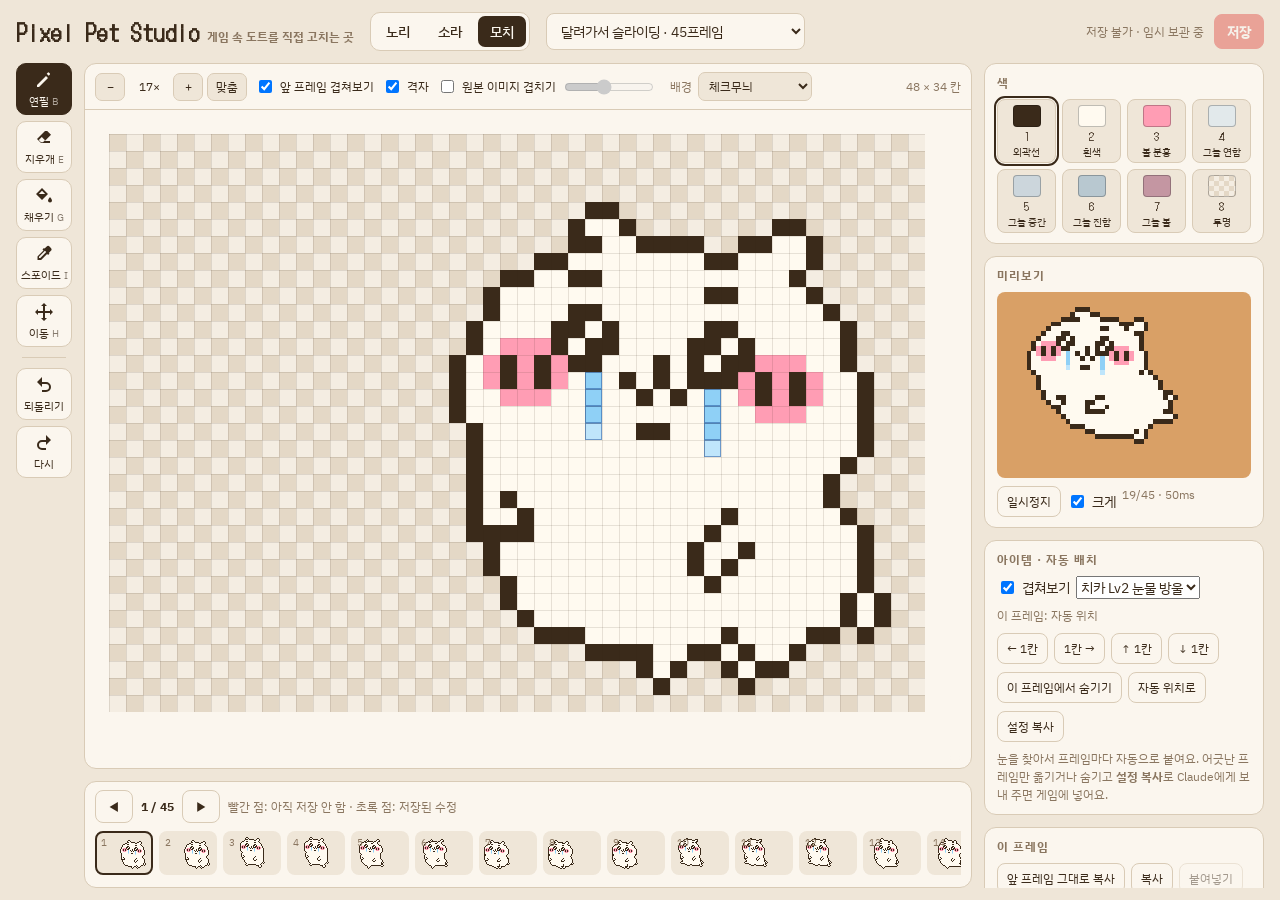
==== app/studio/index.html @ 30671f08 "Place 치카's tears automatically on every motion frame; show and correct them in the studio - item-aut" ====
<!doctype html><html><head><meta charset=utf8><meta name=viewport content="width=device-width,initial-scale=1,viewport-fit=cover"><style>:root{color-scheme:light;box-sizing:border-box;padding-top:env(safe-area-inset-top,0px);padding-bottom:env(safe-area-inset-bottom,0px)}html{scroll-padding-top:env(safe-area-inset-top,0px)}body{margin:0;padding:0;font:14px -apple-system,BlinkMacSystemFont,sans-serif;background:#fff;color:#000}img{max-width:100%}[hidden]:not([hidden=until-found i]){display:none!important}</style></head><body>
<title>Pixel Pet Studio</title>
<meta name="claude:viewport-fit-sides" content="cover">
<link rel="preconnect" href="https://fonts.googleapis.com">
<link rel="stylesheet" href="https://fonts.googleapis.com/css2?family=DotGothic16&family=IBM+Plex+Sans+KR:wght@400;500;700&display=swap">
<style>
/* Layout: a workbench — tool rail | canvas | side panel, frame strip under the canvas; stacks on phones */
:root {
  --bg: #efe6d8;          /* workbench paper */
  --panel: #fbf6ee;
  --line: #d9cbb6;
  --ink: #3a2a1a;         /* the pets' outline brown */
  --muted: #8a7660;
  --accent: #e2504a;      /* game red */
  --accent-ink: #ffffff;
  --sel: #3a2a1a;
  --check-a: #f4ede2; --check-b: #e4d8c6;
  --wood: #d9a066;
  --ok: #4f9a45;
  --font-ui: "IBM Plex Sans KR", system-ui, -apple-system, "Apple SD Gothic Neo", sans-serif;
  --font-pixel: "DotGothic16", "IBM Plex Sans KR", monospace;
}
@media (prefers-color-scheme: dark) { :root:not([data-theme="light"]) {
  --bg: #1d1712; --panel: #29211a; --line: #45382b; --ink: #f1e4d1; --muted: #a8957d;
  --accent: #ff7466; --accent-ink: #1d1712; --sel: #f1e4d1;
  --check-a: #3a3027; --check-b: #2f261e; --wood: #8c623a; --ok: #7cc56e; color-scheme: dark } }
:root[data-theme="dark"] {
  --bg: #1d1712; --panel: #29211a; --line: #45382b; --ink: #f1e4d1; --muted: #a8957d;
  --accent: #ff7466; --accent-ink: #1d1712; --sel: #f1e4d1;
  --check-a: #3a3027; --check-b: #2f261e; --wood: #8c623a; --ok: #7cc56e; color-scheme: dark }

html, body { height: 100%; }
body { background: var(--bg); color: var(--ink); font-family: var(--font-ui); font-size: 14px;
  padding-left: max(16px, env(safe-area-inset-left, 0px)); padding-right: max(16px, env(safe-area-inset-right, 0px));
  padding-block: 12px; box-sizing: border-box; }
* { box-sizing: border-box; }
button, select { font: inherit; color: inherit; }
button { cursor: pointer; }
:focus-visible { outline: 2px solid var(--accent); outline-offset: 2px; }

.app { display: grid; gap: 12px; grid-template-columns: 56px minmax(0, 1fr) 280px; grid-template-rows: auto minmax(0, 1fr) auto;
  grid-template-areas: "head head head" "tools stage side" "tools strip side"; height: 100%; max-width: 1400px; margin: 0 auto; }
header { grid-area: head; display: flex; flex-wrap: wrap; align-items: center; gap: 10px 16px; }
.brand { font-family: var(--font-pixel); font-size: 22px; letter-spacing: 0.02em; margin: 0; line-height: 1; }
.brand small { font-family: var(--font-ui); font-size: 12px; color: var(--muted); margin-left: 8px; letter-spacing: 0; }
.pets { display: flex; gap: 4px; background: var(--panel); border: 1px solid var(--line); border-radius: 10px; padding: 3px; }
.pets button { border: 0; background: transparent; padding: 6px 12px; border-radius: 7px; font-weight: 500; }
.pets button[aria-pressed="true"] { background: var(--ink); color: var(--panel); }
#setSel { padding: 7px 10px; border-radius: 8px; border: 1px solid var(--line); background: var(--panel); min-width: 0; max-width: 100%; }
.grow { flex: 1 1 auto; }
.save { display: flex; align-items: center; gap: 10px; }
#status { font-size: 12px; color: var(--muted); }
#status.dirty { color: var(--accent); }
#status.ok { color: var(--ok); }
.btn { border: 1px solid var(--line); background: var(--panel); padding: 7px 12px; border-radius: 8px; }
.btn:hover { border-color: var(--ink); }
.btn.primary { background: var(--accent); color: var(--accent-ink); border-color: var(--accent); font-weight: 700; }
.btn:disabled { opacity: 0.45; cursor: default; }

.tools { grid-area: tools; display: flex; flex-direction: column; gap: 6px; }
.tool { width: 56px; height: 52px; border: 1px solid var(--line); background: var(--panel); border-radius: 10px;
  display: grid; place-items: center; gap: 0; font-size: 11px; padding: 4px 0; }
.tool svg { width: 20px; height: 20px; }
.tool[aria-pressed="true"] { background: var(--ink); color: var(--panel); border-color: var(--ink); }
.tool .k { font-size: 10px; opacity: 0.6; }
.sep { height: 1px; background: var(--line); margin: 4px 6px; }

.stage { grid-area: stage; position: relative; background: var(--panel); border: 1px solid var(--line); border-radius: 12px; overflow: hidden; display: flex; flex-direction: column; min-height: 300px; }
.stagebar { display: flex; flex-wrap: wrap; align-items: center; gap: 8px; padding: 8px 10px; border-bottom: 1px solid var(--line); font-size: 12px; }
.stagebar .lbl { color: var(--muted); }
.zoom { display: flex; align-items: center; gap: 4px; }
.zoom button { width: 30px; height: 28px; border-radius: 7px; border: 1px solid var(--line); background: var(--bg); }
#zoomVal { min-width: 40px; text-align: center; font-variant-numeric: tabular-nums; }
.chk { display: inline-flex; align-items: center; gap: 5px; }
#scroller { flex: 1 1 auto; overflow: auto; position: relative; touch-action: none; }
#scroller.can-pan { cursor: grab; }
#cv { display: block; margin: 24px; image-rendering: pixelated; touch-action: none; }
#cursorInfo { position: absolute; right: 10px; bottom: 8px; font-size: 11px; color: var(--muted); font-variant-numeric: tabular-nums; pointer-events: none; background: var(--panel); padding: 2px 6px; border-radius: 6px; }

.strip { grid-area: strip; background: var(--panel); border: 1px solid var(--line); border-radius: 12px; padding: 8px 10px; display: flex; flex-direction: column; gap: 8px; min-width: 0; }
.striphead { display: flex; flex-wrap: wrap; align-items: center; gap: 8px; font-size: 12px; }
.striphead b { font-variant-numeric: tabular-nums; }
.frames { display: flex; gap: 6px; overflow-x: auto; padding-bottom: 4px; }
.fr { flex: 0 0 auto; position: relative; border: 2px solid transparent; border-radius: 8px; padding: 3px; background: var(--bg); }
.fr canvas { display: block; image-rendering: pixelated; }
.fr span { position: absolute; left: 4px; top: 2px; font-size: 10px; color: var(--muted); font-variant-numeric: tabular-nums; }
.fr[aria-current="true"] { border-color: var(--ink); }
.fr.edited::after { content: ""; position: absolute; right: 4px; top: 4px; width: 7px; height: 7px; border-radius: 50%; background: var(--accent); }
.fr.saved::after { content: ""; position: absolute; right: 4px; top: 4px; width: 7px; height: 7px; border-radius: 50%; background: var(--ok); }

.side { grid-area: side; display: flex; flex-direction: column; gap: 12px; min-width: 0; overflow-y: auto; }
.card { background: var(--panel); border: 1px solid var(--line); border-radius: 12px; padding: 10px 12px; display: flex; flex-direction: column; gap: 8px; }
.card h2 { margin: 0; font-size: 12px; text-transform: uppercase; letter-spacing: 0.08em; color: var(--muted); font-weight: 700; }
.swatches { display: grid; grid-template-columns: repeat(4, 1fr); gap: 6px; }
.sw { border: 1px solid var(--line); border-radius: 8px; padding: 5px 4px 4px; background: var(--bg); display: grid; justify-items: center; gap: 3px; font-size: 10px; line-height: 1.2; text-align: center; }
.sw i { width: 28px; height: 22px; border-radius: 4px; border: 1px solid rgba(0,0,0,.25); display: block; }
.sw i.clear { background: repeating-conic-gradient(var(--check-a) 0 25%, var(--check-b) 0 50%) 0 0/10px 10px; }
.sw[aria-pressed="true"] { outline: 2px solid var(--ink); outline-offset: 1px; }
.sw .key { font-family: var(--font-pixel); font-size: 11px; }
.prevbox { background: var(--wood); border-radius: 8px; display: grid; place-items: center; padding: 10px; min-height: 140px; overflow: hidden; }
#pv { image-rendering: pixelated; max-width: 100%; }
.row { display: flex; flex-wrap: wrap; gap: 6px; }
.row .btn { padding: 6px 9px; font-size: 12px; }
.bgctl { display: inline-flex; align-items: center; gap: 6px; }
#bgSel { padding: 4px 6px; border-radius: 7px; border: 1px solid var(--line); background: var(--bg); }
#bgPick { width: 32px; height: 26px; padding: 0; border: 1px solid var(--line); border-radius: 6px; background: none; }
.refctl { display: inline-flex; align-items: center; gap: 6px; }
#refOp { width: 90px; accent-color: var(--accent); }
.minipal { display: none; gap: 6px; flex-wrap: wrap; width: 100%; }
.minipal button { width: 34px; height: 34px; border-radius: 8px; border: 1px solid var(--line); padding: 3px; background: var(--bg); }
.minipal button i { display: block; width: 100%; height: 100%; border-radius: 5px; }
.minipal button i.clear { background: repeating-conic-gradient(var(--check-a) 0 25%, var(--check-b) 0 50%) 0 0/10px 10px; }
.minipal button[aria-pressed="true"] { outline: 2px solid var(--ink); outline-offset: 1px; }
.hint { font-size: 12px; color: var(--muted); line-height: 1.5; margin: 0; }
.kbd { font-family: var(--font-pixel); font-size: 11px; border: 1px solid var(--line); border-radius: 4px; padding: 0 4px; }
#notice { font-size: 12px; line-height: 1.5; color: var(--accent); margin: 0; }

@media (max-width: 900px) {
  body { height: auto; }
  .app { grid-template-columns: minmax(0, 1fr); grid-template-rows: auto; height: auto;
    grid-template-areas: "head" "tools" "stage" "strip" "side"; }
  .tools { flex-direction: row; flex-wrap: wrap; }
  .sep { width: 1px; height: auto; margin: 4px 2px; }
  .stage { height: 62vh; }
  .side { overflow: visible; }
  .minipal { display: flex; }
}
@media (prefers-reduced-motion: reduce) { * { transition: none !important; } }
</style>

<div class="app">
  <header>
    <h1 class="brand">Pixel Pet Studio<small>게임 속 도트를 직접 고치는 곳</small></h1>
    <div class="pets" role="group" aria-label="펫">
      <button id="pet-nori" data-pet="nori">노리</button>
      <button id="pet-sora" data-pet="sora">소라</button>
      <button id="pet-mochi" data-pet="mochi">모치</button>
    </div>
    <select id="setSel" aria-label="모션"></select>
    <span class="grow"></span>
    <div class="save">
      <span id="status">불러오는 중…</span>
      <button class="btn primary" id="saveBtn" disabled>저장</button>
    </div>
  </header>

  <nav class="tools" aria-label="도구">
    <button class="tool" id="t-pen" data-tool="pen" title="연필 (B)"><svg viewBox="0 0 20 20" fill="currentColor"><path d="M3 15v2h2l9-9-2-2-9 9zm11.7-9.3 1-1a1 1 0 0 0 0-1.4l-.6-.6a1 1 0 0 0-1.4 0l-1 1 2 2z"/></svg><span>연필 <span class="k">B</span></span></button>
    <button class="tool" id="t-erase" data-tool="erase" title="지우개 (E)"><svg viewBox="0 0 20 20" fill="currentColor"><path d="M11 3 3 11l4 4h9v-2h-5.2L17 6.8 13.2 3H11zM7 14.2 4.8 12l3-3 3.2 3.2-2 2H7z"/></svg><span>지우개 <span class="k">E</span></span></button>
    <button class="tool" id="t-fill" data-tool="fill" title="채우기 (G)"><svg viewBox="0 0 20 20" fill="currentColor"><path d="M8 2 2 8l6 6 6-6-6-6zm0 2.8L11.2 8H4.8L8 4.8zM16 11s-2 2.3-2 3.6a2 2 0 0 0 4 0C18 13.3 16 11 16 11z"/></svg><span>채우기 <span class="k">G</span></span></button>
    <button class="tool" id="t-pick" data-tool="pick" title="스포이드 (I)"><svg viewBox="0 0 20 20" fill="currentColor"><path d="M15.5 2.5a2 2 0 0 0-2.8 0L10.6 4.6 9.9 4 8.5 5.4l1 1-6 6V16h3.6l6-6 1 1 1.4-1.4-.7-.7 2.1-2.1a2 2 0 0 0 0-2.8l-1.4-1.5zM6.3 14H5v-1.3l5.9-5.9 1.3 1.3L6.3 14z"/></svg><span>스포이드 <span class="k">I</span></span></button>
    <button class="tool" id="t-pan" data-tool="pan" title="이동 (H)"><svg viewBox="0 0 20 20" fill="currentColor"><path d="M10 1 7 4h2v5H4V7l-3 3 3 3v-2h5v5H7l3 3 3-3h-2v-5h5v2l3-3-3-3v2h-5V4h2l-3-3z"/></svg><span>이동 <span class="k">H</span></span></button>
    <div class="sep"></div>
    <button class="tool" id="t-undo" title="되돌리기 (Ctrl+Z)"><svg viewBox="0 0 20 20" fill="currentColor"><path d="M8 5V2L3 7l5 5V9h4a3 3 0 0 1 0 6H8v2h4a5 5 0 0 0 0-10H8z"/></svg><span>되돌리기</span></button>
    <button class="tool" id="t-redo" title="다시 (Ctrl+Shift+Z)"><svg viewBox="0 0 20 20" fill="currentColor"><path d="M12 5V2l5 5-5 5V9H8a3 3 0 0 0 0 6h4v2H8A5 5 0 0 1 8 7h4z"/></svg><span>다시</span></button>
  </nav>

  <section class="stage" aria-label="편집 화면">
    <div class="stagebar">
      <div class="zoom"><button id="zOut" aria-label="축소">−</button><span id="zoomVal">12×</span><button id="zIn" aria-label="확대">+</button><button id="zFit" style="width:auto;padding:0 8px">맞춤</button></div>
      <label class="chk"><input type="checkbox" id="onion" checked> 앞 프레임 겹쳐보기</label>
      <label class="chk"><input type="checkbox" id="gridOn" checked> 격자</label>
      <span class="refctl"><label class="chk"><input type="checkbox" id="refOn"> 원본 이미지 겹치기</label>
        <input type="range" id="refOp" min="10" max="90" value="45" aria-label="원본 이미지 진하기"><span id="refNote" class="lbl"></span></span>
      <span class="bgctl"><label for="bgSel" class="lbl">배경</label>
        <select id="bgSel">
          <option value="check">체크무늬</option>
          <option value="#d9a066">게임 바닥 (나무)</option>
          <option value="#f3e2bd">게임 벽</option>
          <option value="#f6b8c6">게임 러그</option>
          <option value="#ffffff">흰색</option>
          <option value="#9aa3ad">회색</option>
          <option value="#1f1a16">검정</option>
          <option value="custom">직접 고르기…</option>
        </select>
        <input type="color" id="bgPick" value="#7cc6e8" aria-label="배경색 고르기" hidden></span>
      <span class="grow"></span>
      <span class="lbl" id="sizeInfo"></span>
      <div class="minipal" id="miniPal" aria-label="색"></div>
    </div>
    <div id="scroller"><canvas id="cv"></canvas></div>
    <div id="cursorInfo"></div>
  </section>

  <section class="strip" aria-label="프레임">
    <div class="striphead">
      <button class="btn" id="prevF" aria-label="이전 프레임">◀</button>
      <b id="fInfo">1 / 1</b>
      <button class="btn" id="nextF" aria-label="다음 프레임">▶</button>
      <span class="hint">빨간 점: 아직 저장 안 함 · 초록 점: 저장된 수정</span>
    </div>
    <div class="frames" id="frames"></div>
  </section>

  <aside class="side">
    <div class="card">
      <h2>색</h2>
      <div class="swatches" id="swatches"></div>
    </div>
    <div class="card">
      <h2>미리보기</h2>
      <div class="prevbox"><canvas id="pv"></canvas></div>
      <div class="row">
        <button class="btn" id="playBtn">일시정지</button>
        <label class="chk"><input type="checkbox" id="pvBig" checked> 크게</label>
        <span class="hint" id="pvInfo"></span>
      </div>
    </div>
    <div class="card" id="itemCard" hidden>
      <h2>아이템 · 자동 배치</h2>
      <div class="row">
        <label class="chk"><input type="checkbox" id="itemOn" checked> 겹쳐보기</label>
        <select id="itemSel" aria-label="아이템"></select>
      </div>
      <p class="hint" id="itemInfo"></p>
      <div class="row">
        <button class="btn" id="itL" aria-label="아이템 왼쪽으로 1칸">← 1칸</button>
        <button class="btn" id="itR" aria-label="아이템 오른쪽으로 1칸">1칸 →</button>
        <button class="btn" id="itU" aria-label="아이템 위로 1칸">↑ 1칸</button>
        <button class="btn" id="itD" aria-label="아이템 아래로 1칸">↓ 1칸</button>
      </div>
      <div class="row">
        <button class="btn" id="itHide">이 프레임에서 숨기기</button>
        <button class="btn" id="itAuto">자동 위치로</button>
      </div>
      <div class="row">
        <button class="btn" id="itCopy">설정 복사</button>
        <span class="hint" id="itCopyNote"></span>
      </div>
      <textarea id="itJson" rows="3" readonly hidden style="width:100%;font:11px monospace"></textarea>
      <p class="hint">눈을 찾아서 프레임마다 자동으로 붙여요. 어긋난 프레임만 옮기거나 숨기고 <b>설정 복사</b>로 Claude에게 보내 주면 게임에 넣어요.</p>
    </div>
    <div class="card">
      <h2>이 프레임</h2>
      <div class="row">
        <button class="btn" id="copyPrev">앞 프레임 그대로 복사</button>
        <button class="btn" id="copyFr">복사</button>
        <button class="btn" id="pasteFr" disabled>붙여넣기</button>
      </div>
      <div class="row">
        <button class="btn" id="shL" aria-label="왼쪽으로 1칸">← 1칸</button>
        <button class="btn" id="shR" aria-label="오른쪽으로 1칸">1칸 →</button>
        <button class="btn" id="shU" aria-label="위로 1칸">↑ 1칸</button>
        <button class="btn" id="shD" aria-label="아래로 1칸">↓ 1칸</button>
        <button class="btn" id="flipH">좌우 뒤집기</button>
      </div>
      <div class="row">
        <button class="btn" id="revert">게임 원본으로 되돌리기</button>
      </div>
    </div>
    <div class="card">
      <h2>사용법</h2>
      <p class="hint">칸을 누르거나 끌어서 칠해요. 고친 다음 <b>저장</b>을 누르면 Claude가 그 프레임을 읽어서 게임에 넣을 수 있어요.</p>
      <p class="hint">단축키: <span class="kbd">B</span> 연필 <span class="kbd">E</span> 지우개 <span class="kbd">G</span> 채우기 <span class="kbd">I</span> 스포이드 <span class="kbd">,</span> <span class="kbd">.</span> 프레임 이동 <span class="kbd">Space</span> 미리보기 재생 <span class="kbd">1</span>–<span class="kbd">8</span> 색 고르기. 두 손가락으로 끌면 화면이 움직여요.</p>
      <p id="notice" hidden></p>
    </div>
  </aside>
</div>

<script src="../js/item-fix.js"></script>
<script src="../js/item-auto.js"></script>
<script>
(() => {
  const $ = id => document.getElementById(id);
  const store = { get(k) { try { return localStorage.getItem(k); } catch (e) { return null; } },
                  set(k, v) { try { localStorage.setItem(k, v); } catch (e) {} } };
  let DATA = null, SET = null, frames = [], orig = [], saved = {}, F = 0, tool = "pen", color = "K";
  const work = {};                    // per set: {frames, dirty:Set} kept while switching sets
  const hist = {};                    // undo stacks per set/frame
  let zoom = 12, onion = true, gridOn = true, clip = null;
  let db = null, unsub = null;
  let REFS = {}, refOn = false, refOp = 0.45; const refImg = {};
  let bgMode = "check";                // "check" or a colour for the empty (transparent) cells
  try { bgMode = store.get("pps.bg") || "check"; } catch (e) {}
  const cv = $("cv"), ctx = cv.getContext("2d"), scroller = $("scroller");

  /* ---------- items placed automatically (the same code the game runs: ../js/item-auto.js) ---------- */
  const ITEMS_FOR = { mochi: [["tears", "치카 Lv2 눈물 방울"]] };
  let itemOn = store.get("pps.itemOn") !== "0", itemName = "tears";
  let itemFix = {}; try { itemFix = JSON.parse(store.get("pps.itemfix") || "null") || JSON.parse(JSON.stringify(ITEM_FIX)); } catch (e) { itemFix = {}; }
  const itemKey = i => SET.key + ":" + i;
  const itemList = () => (SET && ITEMS_FOR[SET.pet]) || [];
  function itemPixels(i) {
    if (!itemOn || !itemList().some(([id]) => id === itemName)) return [];
    const fix = (itemFix[itemName] || {})[itemKey(i)];
    if (fix && fix.hide) return [];
    const grid = frames[i].map(r => r.join(""));
    return ITEM_AUTO[itemName](grid).map(([x, y, c]) => [x + (fix && fix.dx || 0), y + (fix && fix.dy || 0), c]);
  }
  function saveFix() { store.set("pps.itemfix", JSON.stringify(itemFix)); }
  function setFix(f) {
    const m = itemFix[itemName] || (itemFix[itemName] = {}), k = itemKey(F);
    if (!f || (!f.hide && !f.dx && !f.dy)) delete m[k]; else m[k] = f;
    saveFix(); drawAll(); itemUI();
  }
  function itemUI() {
    const list = itemList(); $("itemCard").hidden = !list.length;
    if (!list.length) return;
    const sel = $("itemSel");
    if (sel.options.length !== list.length) { sel.innerHTML = ""; list.forEach(([id, n]) => { const o = document.createElement("option"); o.value = id; o.textContent = n; sel.appendChild(o); }); }
    sel.value = itemName; $("itemOn").checked = itemOn;
    const fix = (itemFix[itemName] || {})[itemKey(F)], auto = ITEM_AUTO[itemName](frames[F].map(r => r.join("")));
    $("itemInfo").textContent = fix && fix.hide ? "이 프레임: 숨김" : !auto.length ? "이 프레임: 눈을 못 찾아서 안 보여요" :
      fix ? `이 프레임: 직접 옮김 (가로 ${fix.dx || 0}, 세로 ${fix.dy || 0})` : "이 프레임: 자동 위치";
    const n = Object.keys(itemFix[itemName] || {}).length;
    $("itCopyNote").textContent = n ? `고친 프레임 ${n}개` : "";
  }
  function drawItemPx(g, i, s, ox = 0, oy = 0) {
    for (const [x, y, c] of itemPixels(i)) { g.fillStyle = c; g.fillRect(ox + x * s, oy + y * s, s, s); }
  }

  /* ---------- data ---------- */
  fetch("refs.json").then(r => r.json()).then(d => { REFS = d; if (SET) { refUI(); drawEditor(); } }).catch(() => {});
  try { refOn = store.get("pps.refOn") === "1"; refOp = +(store.get("pps.refOp") || 45) / 100; } catch (e) {}
  fetch("anims.json").then(r => r.json()).then(d => { DATA = d; boot(); })
    .catch(() => { $("status").textContent = "모션 데이터를 불러오지 못했어요. 새로고침해 주세요."; });

  function cssVar(n) { return getComputedStyle(document.documentElement).getPropertyValue(n).trim(); }
  const pal = () => DATA.pals[SET.pet];

  function boot() {
    document.querySelectorAll(".pets button").forEach(b => b.onclick = () => pickPet(b.dataset.pet));
    $("setSel").onchange = () => openSet($("setSel").value);
    const last = store.get("pps.set");
    const s = DATA.sets.find(x => x.key === last) || DATA.sets.find(x => x.key === "mochi-dash");
    pickPet(s.pet, s.key);
    window.claude?.use?.("db").then(d => { db = d; if (!db) noDb(); else subscribe(); }).catch(noDb);
  }
  function noDb() {
    db = null;
    const n = $("notice"); n.hidden = false;
    n.textContent = "이 화면에서는 저장이 안 돼요. 로그인한 상태로 Claude 앱이나 claude.ai에서 열면 저장할 수 있어요. 지금 고친 내용은 이 브라우저에만 임시로 남아요.";
    setStatus();
  }

  function pickPet(pet, key) {
    document.querySelectorAll(".pets button").forEach(b => b.setAttribute("aria-pressed", b.dataset.pet === pet));
    const sel = $("setSel"); sel.innerHTML = "";
    DATA.sets.filter(s => s.pet === pet).forEach(s => {
      const o = document.createElement("option"); o.value = s.key;
      o.textContent = `${s.name} · ${s.frames.length}프레임`; sel.appendChild(o);
    });
    const k = key || DATA.sets.find(s => s.pet === pet && s.frames.length > 1).key;
    sel.value = k; openSet(k);
  }

  function openSet(key) {
    SET = DATA.sets.find(s => s.key === key); store.set("pps.set", key);
    orig = SET.frames.map(g => g.map(r => r.split("")));
    if (!work[key]) {
      let draft = null; try { draft = JSON.parse(store.get("pps.draft." + key) || "null"); } catch (e) {}
      const fr = orig.map(g => g.map(r => r.slice()));
      const dirty = new Set();
      if (draft) for (const i in draft) { if (fr[i]) { fr[i] = draft[i].map(r => r.split("")); dirty.add(+i); } }
      work[key] = { frames: fr, dirty };
    }
    frames = work[key].frames; saved = {};
    F = Math.min(F, frames.length - 1); if (F < 0) F = 0;
    const H = frames[0].length, W = frames[0][0].length;
    $("sizeInfo").textContent = `${W} × ${H} 칸`;
    buildSwatches(); fitZoom(); buildStrip(); refUI(); drawAll(); subscribe(); setStatus(); restartPreview();
  }

  /* ---------- saved edits from the shared store ---------- */
  function subscribe() {
    if (unsub) { unsub(); unsub = null; }
    if (!db || !SET) return;
    const key = SET.key;
    unsub = db.collection("anims/" + key + "/frames").onSnapshot(snap => {
      if (!SET || SET.key !== key) return;
      const w = work[key]; saved = {};
      snap.docs.forEach(d => {
        const b = d.data(); const i = +d.id;
        if (!b || !Array.isArray(b.rows) || !frames[i]) return;
        saved[i] = b.rows;
        if (!w.dirty.has(i)) w.frames[i] = b.rows.map(r => r.split(""));
      });
      buildStrip(); drawAll(); setStatus();
    }, () => { $("status").textContent = "저장된 수정을 불러오지 못했어요"; });
  }

  /* ---------- palette ---------- */
  function buildSwatches() {
    const el = $("swatches"); el.innerHTML = "";
    const keys = Object.keys(pal()).concat("B");
    if (!keys.includes(color)) color = "K";
    keys.forEach((k, n) => {
      const b = document.createElement("button"); b.className = "sw"; b.id = "sw-" + k;
      const name = k === "B" ? "투명" : (DATA.names[k] || k);
      b.innerHTML = `<i class="${k === "B" ? "clear" : ""}" style="${k === "B" ? "" : "background:" + pal()[k]}"></i><span class="key">${n + 1}</span><span>${name}</span>`;
      b.title = `${name} (${n + 1})`;
      b.setAttribute("aria-pressed", k === color);
      b.onclick = () => setColor(k);
      el.appendChild(b);
    });
    const mp = $("miniPal"); mp.innerHTML = "";
    keys.forEach(k => {
      const b = document.createElement("button"); b.id = "mp-" + k; b.title = k === "B" ? "투명" : (DATA.names[k] || k);
      b.setAttribute("aria-label", b.title); b.setAttribute("aria-pressed", k === color);
      b.innerHTML = `<i class="${k === "B" ? "clear" : ""}" style="${k === "B" ? "" : "background:" + pal()[k]}"></i>`;
      b.onclick = () => setColor(k); mp.appendChild(b);
    });
  }
  function setColor(k) {
    color = k; if (tool === "erase" || tool === "pick" || tool === "pan") setTool("pen");
    document.querySelectorAll(".sw").forEach(b => b.setAttribute("aria-pressed", b.id === "sw-" + k));
    document.querySelectorAll(".minipal button").forEach(b => b.setAttribute("aria-pressed", b.id === "mp-" + k));
  }
  function setTool(t) {
    tool = t; document.querySelectorAll(".tool[data-tool]").forEach(b => b.setAttribute("aria-pressed", b.dataset.tool === t));
    scroller.classList.toggle("can-pan", t === "pan");
  }
  document.querySelectorAll(".tool[data-tool]").forEach(b => b.onclick = () => setTool(b.dataset.tool));
  setTool("pen");

  /* ---------- drawing the editor ---------- */
  function fitZoom() {
    const H = frames[0].length, W = frames[0][0].length;
    const aw = scroller.clientWidth - 48, ah = scroller.clientHeight - 48;
    zoom = Math.max(2, Math.min(24, Math.floor(Math.min(aw / W, ah / H)) || 8));
    $("zoomVal").textContent = zoom + "×";
  }
  function drawAll() { drawEditor(); drawThumb(F); }
  function drawEditor() {
    if (!frames.length) return;
    const g = frames[F], H = g.length, W = g[0].length, z = zoom, dpr = window.devicePixelRatio || 1;
    cv.width = W * z * dpr; cv.height = H * z * dpr; cv.style.width = W * z + "px"; cv.style.height = H * z + "px";
    ctx.setTransform(dpr, 0, 0, dpr, 0, 0); ctx.imageSmoothingEnabled = false;
    const ca = cssVar("--check-a"), cb = cssVar("--check-b"), P = pal();
    for (let y = 0; y < H; y++) for (let x = 0; x < W; x++) {
      const c = g[y][x];
      ctx.fillStyle = c === "B" || !P[c] ? (bgMode === "check" ? ((x + y) % 2 ? ca : cb) : bgMode) : P[c];
      ctx.fillRect(x * z, y * z, z, z);
    }
    const R = REFS[SET.key];
    if (refOn && R && R.tr[F]) {                   // the source image this frame was drawn from, on top at the chosen strength
      const im = refImg[SET.key];
      if (im && im.complete && im.naturalWidth) {
        const [x0, y0, cw, ch] = R.crop, [ox, oy, flip] = R.tr[F], S = R.S;
        const sx = (F % R.cols) * cw, sy = Math.floor(F / R.cols) * ch;
        const dx = (x0 / S + ox) * z, dy = (y0 / S + oy) * z, dw = cw / S * z, dh = ch / S * z;
        ctx.save(); ctx.globalAlpha = refOp; ctx.imageSmoothingEnabled = true;
        if (flip) { ctx.translate((R.srcW / S + 2 * ox) * z, 0); ctx.scale(-1, 1); }
        ctx.drawImage(im, sx, sy, cw, ch, dx, dy, dw, dh); ctx.restore();
      }
    }
    if (onion && F > 0) {                          // the previous frame, faint, where this one is empty
      const pg = frames[F - 1]; ctx.globalAlpha = 0.28;
      for (let y = 0; y < H; y++) for (let x = 0; x < W; x++) {
        const c = pg[y] && pg[y][x];
        if (c && c !== "B" && g[y][x] === "B") { ctx.fillStyle = P[c] || "#000"; ctx.fillRect(x * z, y * z, z, z); }
      }
      ctx.globalAlpha = 1;
    }
    if (itemOn) {                                  // the item on this frame, with a thin frame round each of its pixels
      drawItemPx(ctx, F, z);
      ctx.strokeStyle = "rgba(40,90,160,0.55)"; ctx.lineWidth = 1;
      for (const [x, y] of itemPixels(F)) ctx.strokeRect(x * z + 0.5, y * z + 0.5, z - 1, z - 1);
    }
    if (gridOn && z >= 6) {
      ctx.strokeStyle = "rgba(58,42,26,0.12)"; ctx.lineWidth = 1; ctx.beginPath();
      for (let x = 0; x <= W; x++) { ctx.moveTo(x * z + 0.5, 0); ctx.lineTo(x * z + 0.5, H * z); }
      for (let y = 0; y <= H; y++) { ctx.moveTo(0, y * z + 0.5); ctx.lineTo(W * z, y * z + 0.5); }
      ctx.stroke();
    }
    $("fInfo").textContent = `${F + 1} / ${frames.length}`;
    itemUI();
  }

  /* ---------- background colour behind the empty cells ---------- */
  function applyBg() {
    const sel = $("bgSel"), pick = $("bgPick");
    const preset = [...sel.options].some(o => o.value === bgMode);
    sel.value = preset ? bgMode : "custom";
    pick.hidden = sel.value !== "custom";
    if (!preset && bgMode !== "check") pick.value = bgMode;
    document.querySelector(".prevbox").style.background = bgMode === "check" ? "" : bgMode;
  }
  $("bgSel").onchange = e => {
    const v = e.target.value;
    bgMode = v === "custom" ? $("bgPick").value : v;
    store.set("pps.bg", bgMode); applyBg(); drawEditor();
  };
  $("bgPick").oninput = e => { bgMode = e.target.value; store.set("pps.bg", bgMode); applyBg(); drawEditor(); };
  applyBg();

  /* ---------- source image overlay ---------- */
  function refUI() {
    const R = SET && REFS[SET.key], cb = $("refOn");
    cb.checked = refOn; cb.disabled = !R; $("refOp").disabled = !R || !refOn; $("refOp").value = Math.round(refOp * 100);
    $("refNote").textContent = R ? "" : "(이 모션은 원본 이미지가 없어요)";
    if (R && !refImg[SET.key]) { const im = new Image(); im.onload = () => drawEditor(); im.src = R.file; refImg[SET.key] = im; }
  }
  $("refOn").onchange = e => { refOn = e.target.checked; store.set("pps.refOn", refOn ? "1" : "0"); refUI(); drawEditor(); };
  $("refOp").oninput = e => { refOp = e.target.value / 100; store.set("pps.refOp", e.target.value); drawEditor(); };

  /* ---------- frame strip ---------- */
  function buildStrip() {
    const el = $("frames"); el.innerHTML = "";
    const H = frames[0].length, W = frames[0][0].length, s = Math.max(1, Math.min(3, Math.floor(64 / Math.max(W, H))));
    frames.forEach((g, i) => {
      const b = document.createElement("button"); b.className = "fr"; b.id = "fr-" + i;
      b.setAttribute("aria-label", `프레임 ${i + 1}`);
      const c = document.createElement("canvas"); c.width = W * s; c.height = H * s; c.style.width = W * s + "px";
      b.appendChild(c); const n = document.createElement("span"); n.textContent = i + 1; b.appendChild(n);
      b.onclick = () => goFrame(i); el.appendChild(b);
    });
    frames.forEach((_, i) => drawThumb(i)); markStrip();
  }
  function drawThumb(i) {
    const b = $("fr-" + i); if (!b) return;
    const c = b.querySelector("canvas"), x = c.getContext("2d"), g = frames[i], P = pal();
    const s = c.width / g[0].length; x.clearRect(0, 0, c.width, c.height);
    for (let yy = 0; yy < g.length; yy++) for (let xx = 0; xx < g[0].length; xx++) {
      const k = g[yy][xx]; if (k !== "B" && P[k]) { x.fillStyle = P[k]; x.fillRect(xx * s, yy * s, s, s); }
    }
    drawItemPx(x, i, s);
    markStrip();
  }
  function markStrip() {
    const w = work[SET.key];
    frames.forEach((_, i) => {
      const b = $("fr-" + i); if (!b) return;
      b.setAttribute("aria-current", i === F);
      b.classList.toggle("edited", w.dirty.has(i));
      b.classList.toggle("saved", !w.dirty.has(i) && saved[i] !== undefined);
    });
  }
  function goFrame(i) {
    F = (i + frames.length) % frames.length; drawEditor(); markStrip();
    const b = $("fr-" + F); b && b.scrollIntoView({ block: "nearest", inline: "nearest" });
  }
  $("prevF").onclick = () => goFrame(F - 1);
  $("nextF").onclick = () => goFrame(F + 1);

  /* ---------- editing ---------- */
  const hkey = () => SET.key + ":" + F;
  function snapshot() {
    const h = hist[hkey()] || (hist[hkey()] = { u: [], r: [] });
    h.u.push(frames[F].map(r => r.join(""))); if (h.u.length > 80) h.u.shift(); h.r.length = 0;
  }
  function restore(from, to) {
    const h = hist[hkey()]; if (!h || !h[from].length) return;
    h[to].push(frames[F].map(r => r.join("")));
    frames[F] = h[from].pop().map(r => r.split("")); changed();
  }
  $("t-undo").onclick = () => restore("u", "r");
  $("t-redo").onclick = () => restore("r", "u");

  let draftTimer = null;
  function changed() {
    const w = work[SET.key], cur = frames[F].map(r => r.join(""));
    const base = saved[F] || orig[F].map(r => r.join(""));
    if (cur.join("\n") === base.join("\n")) w.dirty.delete(F); else w.dirty.add(F);
    drawAll(); setStatus();
    clearTimeout(draftTimer);
    draftTimer = setTimeout(() => {                 // unsaved work survives a reload in this browser
      const d = {}; w.dirty.forEach(i => d[i] = frames[i].map(r => r.join("")));
      store.set("pps.draft." + SET.key, JSON.stringify(d));
    }, 400);
  }
  function cellAt(e) {
    const r = cv.getBoundingClientRect();
    return [Math.floor((e.clientX - r.left) / zoom), Math.floor((e.clientY - r.top) / zoom)];
  }
  function inside(x, y) { return y >= 0 && y < frames[F].length && x >= 0 && x < frames[F][0].length; }
  function plot(x, y) {
    if (!inside(x, y)) return;
    frames[F][y][x] = tool === "erase" ? "B" : color;
  }
  function line(x0, y0, x1, y1) {
    const dx = Math.abs(x1 - x0), dy = -Math.abs(y1 - y0), sx = x0 < x1 ? 1 : -1, sy = y0 < y1 ? 1 : -1; let err = dx + dy;
    for (;;) { plot(x0, y0); if (x0 === x1 && y0 === y1) break; const e2 = 2 * err; if (e2 >= dy) { err += dy; x0 += sx; } if (e2 <= dx) { err += dx; y0 += sy; } }
  }
  function fill(x, y) {
    const g = frames[F], from = g[y][x], to = color; if (from === to) return;
    const st = [[x, y]];
    while (st.length) { const [a, b] = st.pop(); if (!inside(a, b) || g[b][a] !== from) continue; g[b][a] = to; st.push([a + 1, b], [a - 1, b], [a, b + 1], [a, b - 1]); }
  }

  let drawing = null; const pointers = new Map(); let panStart = null;
  cv.addEventListener("pointerdown", e => {
    pointers.set(e.pointerId, e);
    if (pointers.size === 2 || tool === "pan") { startPan(e); return; }
    const [x, y] = cellAt(e); if (!inside(x, y)) return;
    cv.setPointerCapture(e.pointerId);
    if (tool === "pick") { const c = frames[F][y][x]; setColor(c); return; }
    snapshot();
    if (tool === "fill") { fill(x, y); changed(); return; }
    drawing = { x, y, id: e.pointerId }; plot(x, y); drawEditor();
  });
  cv.addEventListener("pointermove", e => {
    const [x, y] = cellAt(e);
    $("cursorInfo").textContent = inside(x, y) ? `x ${x}  y ${y}` : "";
    if (pointers.has(e.pointerId)) pointers.set(e.pointerId, e);
    if (panStart) { doPan(); return; }
    if (!drawing || drawing.id !== e.pointerId) return;
    line(drawing.x, drawing.y, x, y); drawing.x = x; drawing.y = y; drawEditor();
  });
  const endPtr = e => {
    pointers.delete(e.pointerId);
    if (panStart && pointers.size === 0) panStart = null;
    if (drawing && drawing.id === e.pointerId) { drawing = null; changed(); }
  };
  cv.addEventListener("pointerup", endPtr); cv.addEventListener("pointercancel", endPtr);
  scroller.addEventListener("pointerdown", e => { if (e.target === scroller && tool === "pan") { pointers.set(e.pointerId, e); startPan(e); } });
  scroller.addEventListener("pointermove", e => { if (e.target === scroller && pointers.has(e.pointerId)) { pointers.set(e.pointerId, e); if (panStart) doPan(); } });
  scroller.addEventListener("pointerup", endPtr); scroller.addEventListener("pointercancel", endPtr);
  function centroid() { let x = 0, y = 0; pointers.forEach(p => { x += p.clientX; y += p.clientY; }); return [x / pointers.size, y / pointers.size]; }
  function startPan() {
    if (drawing) { restore("u", "r"); hist[hkey()].r.pop(); drawing = null; }   // a second finger cancels the stroke
    const [x, y] = centroid(); panStart = { x, y, sl: scroller.scrollLeft, st: scroller.scrollTop };
  }
  function doPan() { const [x, y] = centroid(); scroller.scrollLeft = panStart.sl - (x - panStart.x); scroller.scrollTop = panStart.st - (y - panStart.y); }

  /* ---------- frame actions ---------- */
  function edit(fn) { snapshot(); fn(frames[F]); changed(); }
  const blank = (H, W) => Array.from({ length: H }, () => Array(W).fill("B"));
  $("copyPrev").onclick = () => { if (F > 0) edit(g => { const p = frames[F - 1]; for (let y = 0; y < g.length; y++) g[y] = p[y].slice(); }); };
  $("copyFr").onclick = () => { clip = frames[F].map(r => r.slice()); $("pasteFr").disabled = false; };
  $("pasteFr").onclick = () => { if (clip && clip.length === frames[F].length && clip[0].length === frames[F][0].length) edit(g => { for (let y = 0; y < g.length; y++) g[y] = clip[y].slice(); }); };
  function shift(dx, dy) { edit(g => { const H = g.length, W = g[0].length, n = blank(H, W);
    for (let y = 0; y < H; y++) for (let x = 0; x < W; x++) { const ty = y + dy, tx = x + dx; if (ty >= 0 && ty < H && tx >= 0 && tx < W) n[ty][tx] = g[y][x]; }
    for (let y = 0; y < H; y++) g[y] = n[y]; }); }
  $("shL").onclick = () => shift(-1, 0); $("shR").onclick = () => shift(1, 0);
  $("shU").onclick = () => shift(0, -1); $("shD").onclick = () => shift(0, 1);
  $("flipH").onclick = () => edit(g => g.forEach(r => r.reverse()));
  $("revert").onclick = () => edit(g => { const o = orig[F]; for (let y = 0; y < g.length; y++) g[y] = o[y].slice(); });

  /* ---------- zoom / toggles ---------- */
  $("zIn").onclick = () => { zoom = Math.min(40, zoom + 2); $("zoomVal").textContent = zoom + "×"; drawEditor(); };
  $("zOut").onclick = () => { zoom = Math.max(2, zoom - 2); $("zoomVal").textContent = zoom + "×"; drawEditor(); };
  $("zFit").onclick = () => { fitZoom(); drawEditor(); };
  $("onion").onchange = e => { onion = e.target.checked; drawEditor(); };
  $("gridOn").onchange = e => { gridOn = e.target.checked; drawEditor(); };

  /* ---------- preview ---------- */
  const pv = $("pv"), pctx = pv.getContext("2d"); let playing = true, pf = 0, ptimer = null;
  function restartPreview() { pf = 0; clearTimeout(ptimer); tick(); }
  function tick() {
    if (!SET) return;
    drawPreview(playing ? pf : F);
    $("pvInfo").textContent = `${(playing ? pf : F) + 1}/${frames.length} · ${SET.ms[playing ? pf : F]}ms`;
    if (playing) { const ms = SET.ms[pf] || 100; pf = (pf + 1) % frames.length; ptimer = setTimeout(tick, ms); }
  }
  function drawPreview(i) {
    const g = frames[i], H = g.length, W = g[0].length, P = pal();
    const big = $("pvBig").checked, s = big ? Math.max(1, Math.floor(240 / Math.max(W, H))) : 1;
    if (pv.width !== W * s || pv.height !== H * s) { pv.width = W * s; pv.height = H * s; }
    pv.style.width = W * s + "px";
    pctx.clearRect(0, 0, pv.width, pv.height);
    for (let y = 0; y < H; y++) for (let x = 0; x < W; x++) { const k = g[y][x]; if (k !== "B" && P[k]) { pctx.fillStyle = P[k]; pctx.fillRect(x * s, y * s, s, s); } }
    drawItemPx(pctx, i, s);
  }
  $("itemOn").onchange = e => { itemOn = e.target.checked; store.set("pps.itemOn", itemOn ? "1" : "0"); buildStrip(); drawAll(); };
  $("itemSel").onchange = e => { itemName = e.target.value; buildStrip(); drawAll(); };
  const nudge = (dx, dy) => { const f = Object.assign({ dx: 0, dy: 0 }, (itemFix[itemName] || {})[itemKey(F)]); delete f.hide; f.dx += dx; f.dy += dy; setFix(f); };
  $("itL").onclick = () => nudge(-1, 0); $("itR").onclick = () => nudge(1, 0);
  $("itU").onclick = () => nudge(0, -1); $("itD").onclick = () => nudge(0, 1);
  $("itHide").onclick = () => { const f = (itemFix[itemName] || {})[itemKey(F)]; setFix(f && f.hide ? null : { hide: true }); };
  $("itAuto").onclick = () => setFix(null);
  $("itCopy").onclick = () => {
    const text = JSON.stringify(itemFix), ta = $("itJson");
    ta.value = text; ta.hidden = false;
    const done = () => { $("itCopyNote").textContent = "복사했어요. Claude에게 붙여 넣어 주세요"; };
    try { navigator.clipboard.writeText(text).then(done, () => { ta.select(); $("itCopyNote").textContent = "아래 글을 직접 복사해 주세요"; }); }
    catch (e) { ta.select(); $("itCopyNote").textContent = "아래 글을 직접 복사해 주세요"; }
  };
  $("playBtn").onclick = () => { playing = !playing; $("playBtn").textContent = playing ? "일시정지" : "재생"; clearTimeout(ptimer); tick(); };
  $("pvBig").onchange = () => { clearTimeout(ptimer); tick(); };

  /* ---------- save ---------- */
  function setStatus() {
    if (!SET) return;
    const w = work[SET.key], n = w.dirty.size, s = Object.keys(saved).length, st = $("status");
    $("saveBtn").disabled = !db || n === 0;
    st.className = n ? "dirty" : (s ? "ok" : "");
    st.textContent = n ? `저장 안 한 프레임 ${n}개` : s ? `저장된 수정 ${s}프레임` : (db ? "게임 원본 그대로" : "저장 불가 · 임시 보관 중");
  }
  $("saveBtn").onclick = async () => {
    if (!db) return;
    const key = SET.key, w = work[key], list = [...w.dirty].sort((a, b) => a - b);
    $("saveBtn").disabled = true; $("status").textContent = "저장 중…";
    try {
      for (const i of list) {
        const rows = w.frames[i].map(r => r.join(""));
        const ref = db.collection("anims/" + key + "/frames").doc(String(i).padStart(3, "0"));
        if (rows.join("\n") === orig[i].map(r => r.join("")).join("\n")) await ref.delete();   // back to the original: drop the edit
        else await ref.set({ rows, set: key, frame: i, w: rows[0].length, h: rows.length, at: Date.now() });
        w.dirty.delete(i);
      }
      store.set("pps.draft." + key, "{}");
      setStatus(); markStrip();
      $("status").className = "ok"; $("status").textContent = `저장했어요 · ${list.length}프레임`;
    } catch (e) {
      $("status").className = "dirty";
      $("status").textContent = e && e.code === "quota_exceeded" ? "저장 공간이 가득 찼어요" : "저장하지 못했어요. 다시 눌러 주세요.";
      $("saveBtn").disabled = false;
    }
  };

  /* ---------- keys ---------- */
  addEventListener("keydown", e => {
    if (e.target.tagName === "SELECT" || e.target.tagName === "INPUT") return;
    const k = e.key.toLowerCase();
    if ((e.ctrlKey || e.metaKey) && k === "z") { e.preventDefault(); e.shiftKey ? restore("r", "u") : restore("u", "r"); return; }
    if ((e.ctrlKey || e.metaKey) && k === "s") { e.preventDefault(); $("saveBtn").click(); return; }
    if (e.ctrlKey || e.metaKey || e.altKey) return;
    if (k === "b") setTool("pen"); else if (k === "e") setTool("erase"); else if (k === "g") setTool("fill");
    else if (k === "i") setTool("pick"); else if (k === "h") setTool("pan");
    else if (k === ",") goFrame(F - 1); else if (k === ".") goFrame(F + 1);
    else if (k === " ") { e.preventDefault(); $("playBtn").click(); }
    else if (/^[1-9]$/.test(k)) { const keys = Object.keys(pal()).concat("B"); const c = keys[+k - 1]; if (c) setColor(c); }
  });
  addEventListener("resize", () => { if (SET) drawEditor(); });
  matchMedia("(prefers-color-scheme: dark)").addEventListener?.("change", () => SET && drawEditor());
})();
</script>

</body></html>
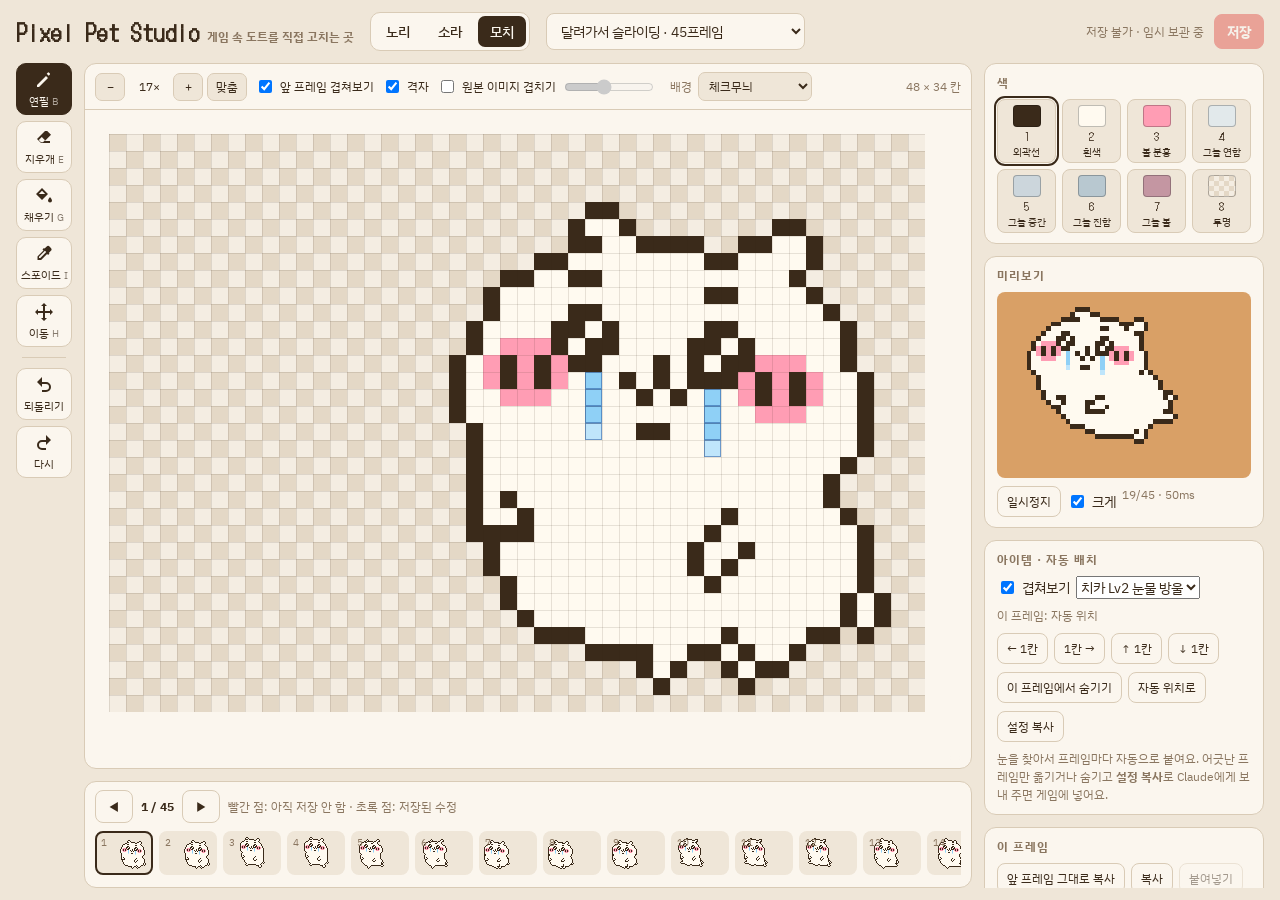
==== commit dd82491e: "치카's Lv4 item is a teddy bear that lives in the world - Pixel teddy drawn after the plush reference " ====
--- a/app/studio/index.html
+++ b/app/studio/index.html
@@ -275,7 +275,7 @@
   const cv = $("cv"), ctx = cv.getContext("2d"), scroller = $("scroller");
 
   /* ---------- items placed automatically (the same code the game runs: ../js/item-auto.js) ---------- */
-  const ITEMS_FOR = { mochi: [["tears", "치카 Lv2 눈물 방울"]] };
+  const ITEMS_FOR = { mochi: [["tears", "치카 Lv2 눈물 방울"], ["teddy", "치카 Lv4 곰인형"]] };
   let itemOn = store.get("pps.itemOn") !== "0", itemName = "tears";
   let itemFix = {}; try { itemFix = JSON.parse(store.get("pps.itemfix") || "null") || JSON.parse(JSON.stringify(ITEM_FIX)); } catch (e) { itemFix = {}; }
   const itemKey = i => SET.key + ":" + i;
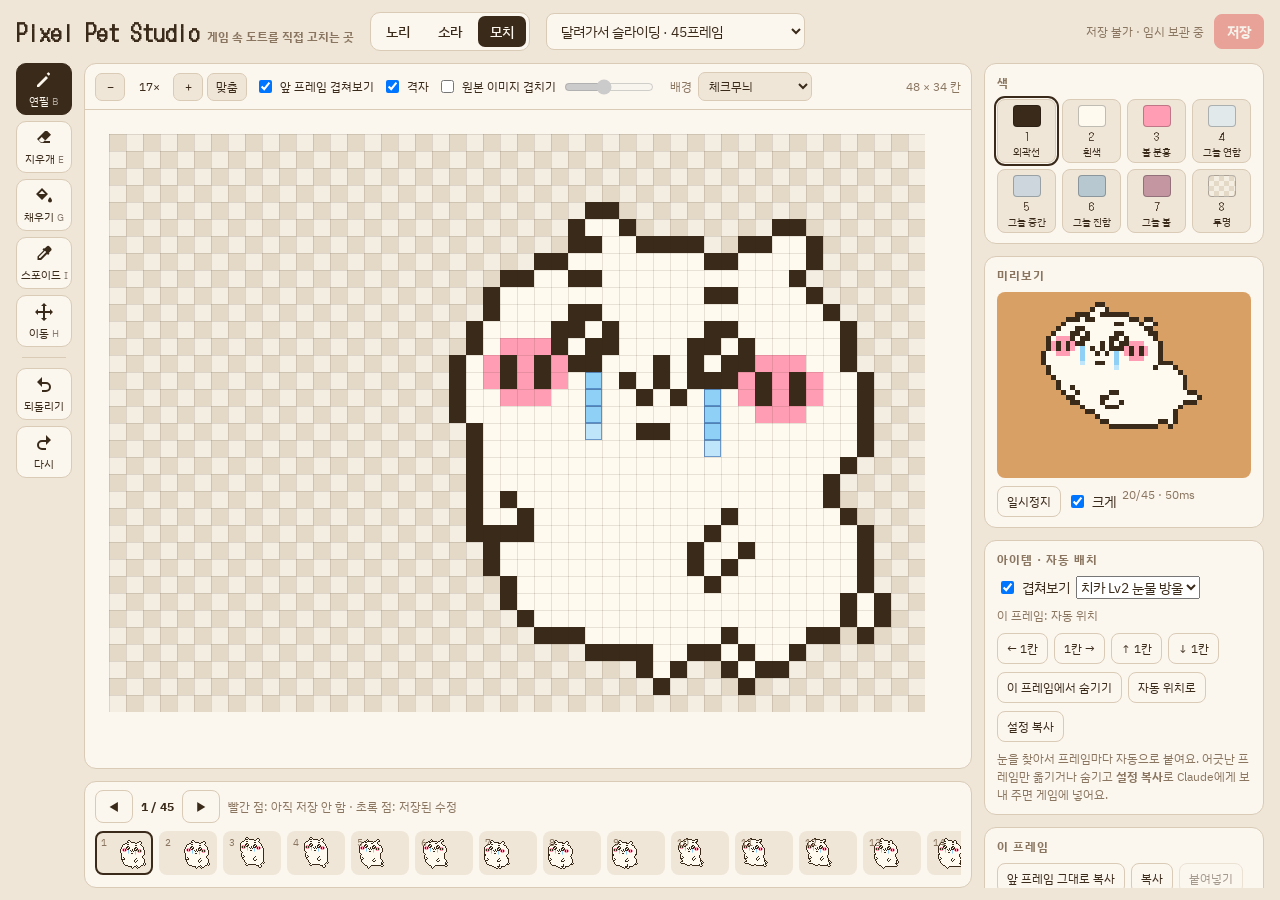
==== commit 3db4fee1: "Lv6 pajamas become a hooded full-body onesie on every motion All three characters wear a onesie in t" ====
--- a/app/studio/index.html
+++ b/app/studio/index.html
@@ -275,7 +275,7 @@
   const cv = $("cv"), ctx = cv.getContext("2d"), scroller = $("scroller");
 
   /* ---------- items placed automatically (the same code the game runs: ../js/item-auto.js) ---------- */
-  const ITEMS_FOR = { mochi: [["tears", "치카 Lv2 눈물 방울"], ["teddy", "치카 Lv4 곰인형"]] };
+  const ITEMS_FOR = { mochi: [["tears", "치카 Lv2 눈물 방울"], ["teddy", "치카 Lv4 곰인형"], ["pajama", "치카 Lv6 파자마"]], sora: [["pajama", "하와 Lv6 파자마"]], nori: [["pajama", "욱 Lv6 파자마"]] };
   let itemOn = store.get("pps.itemOn") !== "0", itemName = "tears";
   let itemFix = {}; try { itemFix = JSON.parse(store.get("pps.itemfix") || "null") || JSON.parse(JSON.stringify(ITEM_FIX)); } catch (e) { itemFix = {}; }
   const itemKey = i => SET.key + ":" + i;
@@ -285,7 +285,7 @@
     const fix = (itemFix[itemName] || {})[itemKey(i)];
     if (fix && fix.hide) return [];
     const grid = frames[i].map(r => r.join(""));
-    return ITEM_AUTO[itemName](grid).map(([x, y, c]) => [x + (fix && fix.dx || 0), y + (fix && fix.dy || 0), c]);
+    return ITEM_AUTO[itemName](grid, SET.pet).map(([x, y, c]) => [x + (fix && fix.dx || 0), y + (fix && fix.dy || 0), c]);
   }
   function saveFix() { store.set("pps.itemfix", JSON.stringify(itemFix)); }
   function setFix(f) {
@@ -299,7 +299,7 @@
     const sel = $("itemSel");
     if (sel.options.length !== list.length) { sel.innerHTML = ""; list.forEach(([id, n]) => { const o = document.createElement("option"); o.value = id; o.textContent = n; sel.appendChild(o); }); }
     sel.value = itemName; $("itemOn").checked = itemOn;
-    const fix = (itemFix[itemName] || {})[itemKey(F)], auto = ITEM_AUTO[itemName](frames[F].map(r => r.join("")));
+    const fix = (itemFix[itemName] || {})[itemKey(F)], auto = ITEM_AUTO[itemName](frames[F].map(r => r.join("")), SET.pet);
     $("itemInfo").textContent = fix && fix.hide ? "이 프레임: 숨김" : !auto.length ? "이 프레임: 눈을 못 찾아서 안 보여요" :
       fix ? `이 프레임: 직접 옮김 (가로 ${fix.dx || 0}, 세로 ${fix.dy || 0})` : "이 프레임: 자동 위치";
     const n = Object.keys(itemFix[itemName] || {}).length;
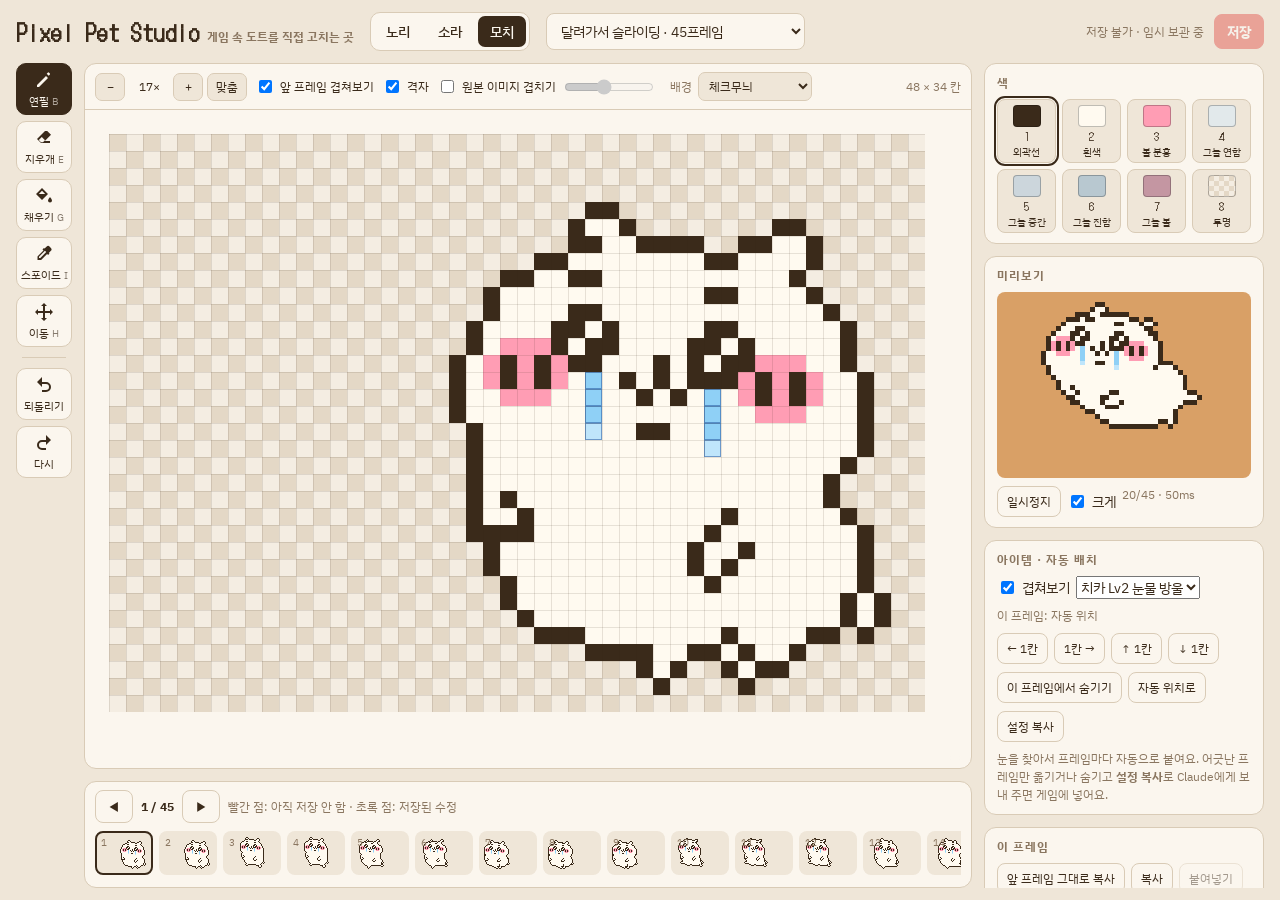
==== commit a46ed8a5: "치카 hugs the bear with her arms round it While she holds the bear, the arm lines at her sides are pai" ====
--- a/app/studio/index.html
+++ b/app/studio/index.html
@@ -306,7 +306,8 @@
     $("itCopyNote").textContent = n ? `고친 프레임 ${n}개` : "";
   }
   function drawItemPx(g, i, s, ox = 0, oy = 0) {
-    for (const [x, y, c] of itemPixels(i)) { g.fillStyle = c; g.fillRect(ox + x * s, oy + y * s, s, s); }
+    const body = pal().W || "#fffaf0";                    // the bear-hug paws take her own colour
+    for (const [x, y, c] of itemPixels(i)) { g.fillStyle = c === "body" ? body : c; g.fillRect(ox + x * s, oy + y * s, s, s); }
   }
 
   /* ---------- data ---------- */
